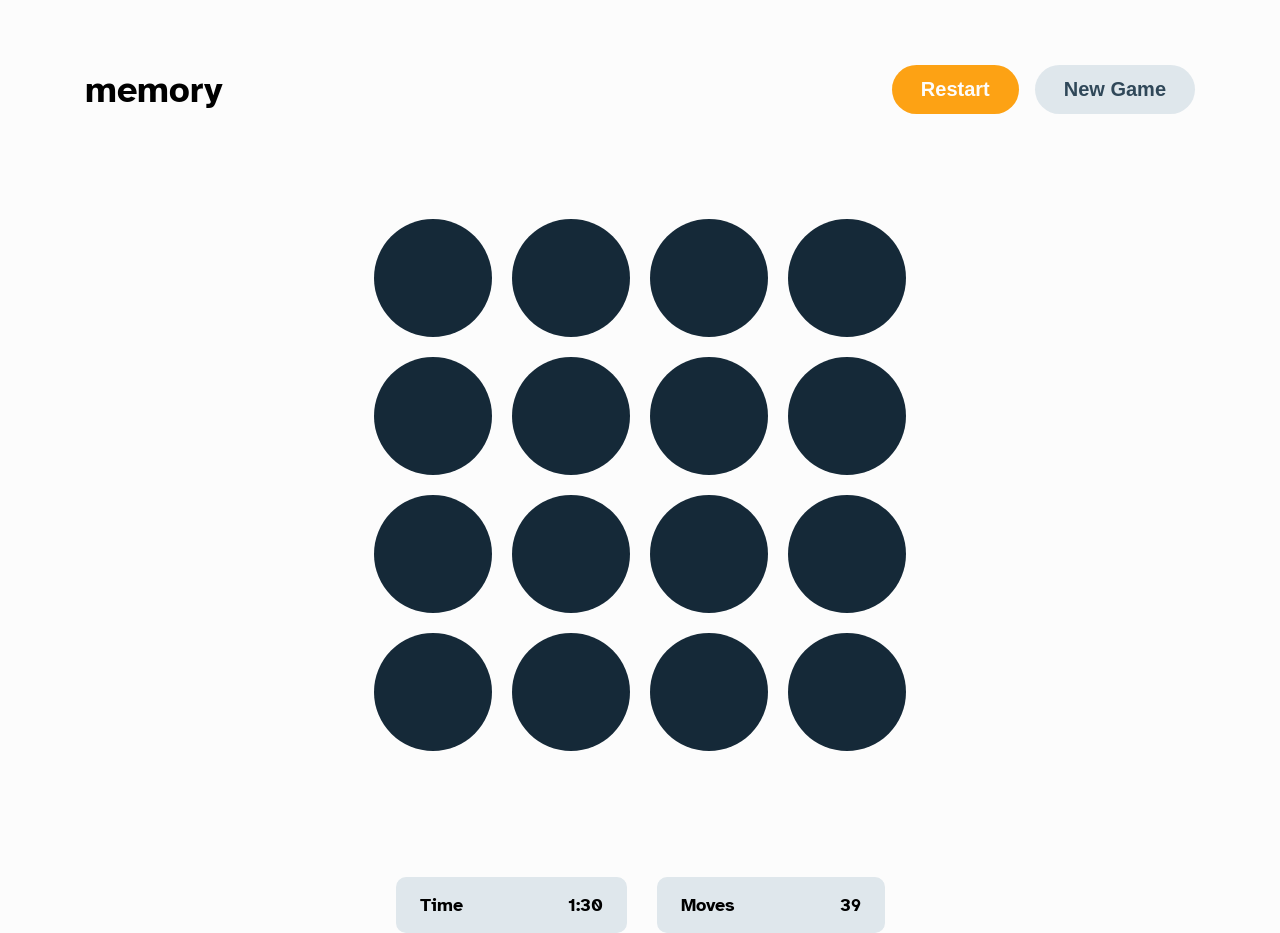
==== gameZone.html @ c25e5056 "Implement game setup and UI for Memory Game" ====
<!DOCTYPE html>
<html lang="en">
  <head>
    <meta charset="UTF-8" />
    <meta name="viewport" content="width=device-width, initial-scale=1.0" />
    <link
      href="https://fonts.googleapis.com/css2?family=Atkinson+Hyperlegible:wght@700&display=swap"
      rel="stylesheet"
    />
    <link rel="stylesheet" href="./gameZone.css" />
    <title>Memory Game</title>
  </head>
  <body>
    <div class="container">
      <div class="navigation">
        <div>
          <h1>memory</h1>
        </div>

        <div class="buttonsBox">
          <button class="restart">Restart</button>
          <button id="newGame" class="newGame">New Game</button>
        </div>
      </div>

      <div class="gameZone">
        <span class="round"></span>
        <span class="round"></span>
        <span class="round"></span>
        <span class="round"></span>
        <span class="round"></span>
        <span class="round"></span>
        <span class="round"></span>
        <span class="round"></span>
        <span class="round"></span>
        <span class="round"></span>
        <span class="round"></span>
        <span class="round"></span>
        <span class="round"></span>
        <span class="round"></span>
        <span class="round"></span>
        <span class="round"></span>
      </div>

      <div class="footerSection">
        <div class="timeBox">
          <span>Time</span>
          <span>1:30</span>
        </div>

        <div class="movesBox">
          <span>Moves</span>
          <span>39</span>
        </div>
      </div>

      <script src="./gameZone.js"></script>
    </div>
  </body>
</html>
---- gameZone.css ----
* {
  margin: 0;
  padding: 0;
  box-sizing: border-box;
}

body {
  background-color: #fcfcfc;
  font-family: "Atkinson Hyperlegible", sans-serif;
  font-weight: 700;
  font-size: 18px;
}

.container {
  margin: auto;
  display: flex;
  flex-direction: column;
  align-items: center;
  padding: 0 50px;
  margin-top: 65px;
}

.navigation {
  max-width: 1110px;
  width: 100%;
  display: flex;
  align-items: center;
  justify-content: space-between;
}

.restart {
  background-color: #fda214;
  padding: 13px 29px;
  font-weight: 700;
  color: #fcfcfc;
  border-radius: 26px;
  font-size: 20px;
  border: none;
}

.newGame {
  background-color: #dfe7ec;
  padding: 13px 29px;
  font-weight: 700;
  color: #304859;
  border-radius: 26px;
  font-size: 20px;
  border: none;
}

.buttonsBox {
  display: flex;
  gap: 16px;
}

.round {
  width: 118px;
  height: 118px;
  border-radius: 59px;
  display: flex;
  background-color: #152938;
}

.gameZone {
  display: grid;
  grid-template-columns: repeat(4, 1fr);
  grid-template-rows: repeat(4, 1fr);
  gap: 20px;
  margin-top: 105px;
}

.timeBox {
  padding: 17px 24px;
  background-color: #dfe7ec;
  border-radius: 10px;
  display: flex;
  align-items: center;
  justify-content: space-between;
  gap: 105px;
}

.movesBox {
  padding: 17px 24px;
  background-color: #dfe7ec;
  border-radius: 10px;
  display: flex;
  align-items: center;
  justify-content: space-between;
  gap: 105px;
}

.footerSection {
  display: flex;
  gap: 30px;
  margin-top: 126px;
}
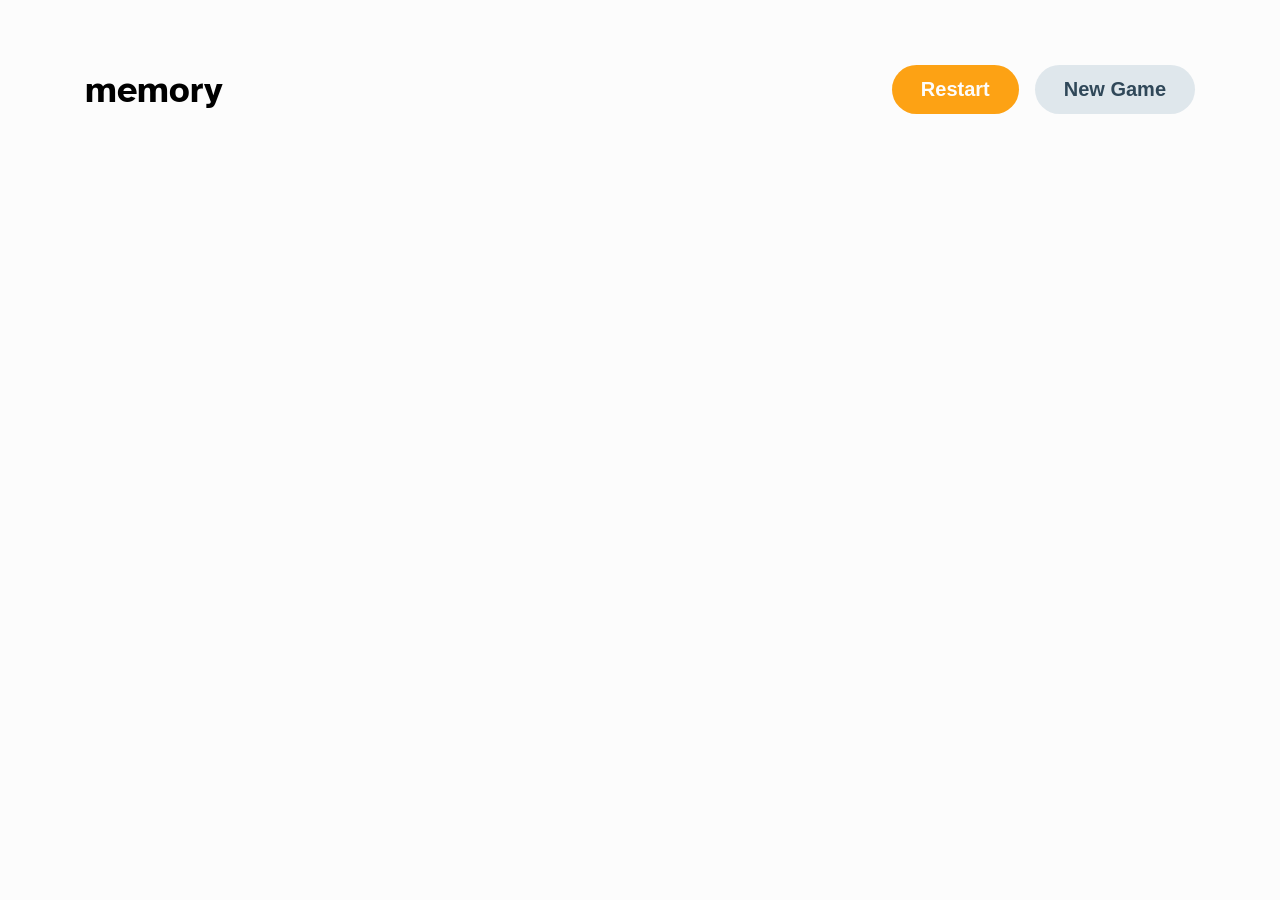
==== commit 46882612: "Refactor game setup logic and improve UI for player display in Memory Game" ====
--- a/gameZone.html
+++ b/gameZone.html
@@ -23,37 +23,23 @@
         </div>
       </div>
 
-      <div class="gameZone">
-        <span class="round"></span>
-        <span class="round"></span>
-        <span class="round"></span>
-        <span class="round"></span>
-        <span class="round"></span>
-        <span class="round"></span>
-        <span class="round"></span>
-        <span class="round"></span>
-        <span class="round"></span>
-        <span class="round"></span>
-        <span class="round"></span>
-        <span class="round"></span>
-        <span class="round"></span>
-        <span class="round"></span>
-        <span class="round"></span>
-        <span class="round"></span>
-      </div>
+      <div class="gameZone"></div>
 
       <div class="footerSection">
-        <div class="timeBox">
-          <span>Time</span>
-          <span>1:30</span>
+        <div class="player1">
+          <div class="timeBox">
+            <span>Time</span>
+            <span>1:30</span>
+          </div>
+
+          <div class="movesBox">
+            <span>Moves</span>
+            <span>39</span>
+          </div>
         </div>
 
-        <div class="movesBox">
-          <span>Moves</span>
-          <span>39</span>
-        </div>
+        <div class="morePlayers"></div>
       </div>
-
       <script src="./gameZone.js"></script>
     </div>
   </body>
--- a/gameZone.css
+++ b/gameZone.css
@@ -54,8 +54,6 @@
 }
 
 .round {
-  width: 118px;
-  height: 118px;
   border-radius: 59px;
   display: flex;
   background-color: #152938;
@@ -63,10 +61,7 @@
 
 .gameZone {
   display: grid;
-  grid-template-columns: repeat(4, 1fr);
-  grid-template-rows: repeat(4, 1fr);
   gap: 20px;
-  margin-top: 105px;
 }
 
 .timeBox {
@@ -92,5 +87,15 @@
 .footerSection {
   display: flex;
   gap: 30px;
-  margin-top: 126px;
+  /* margin-top: 126px; */
 }
+
+.player1 {
+  display: none;
+  gap: 30px;
+}
+
+.morePlayers {
+  display: none;
+  gap: 30px;
+}
